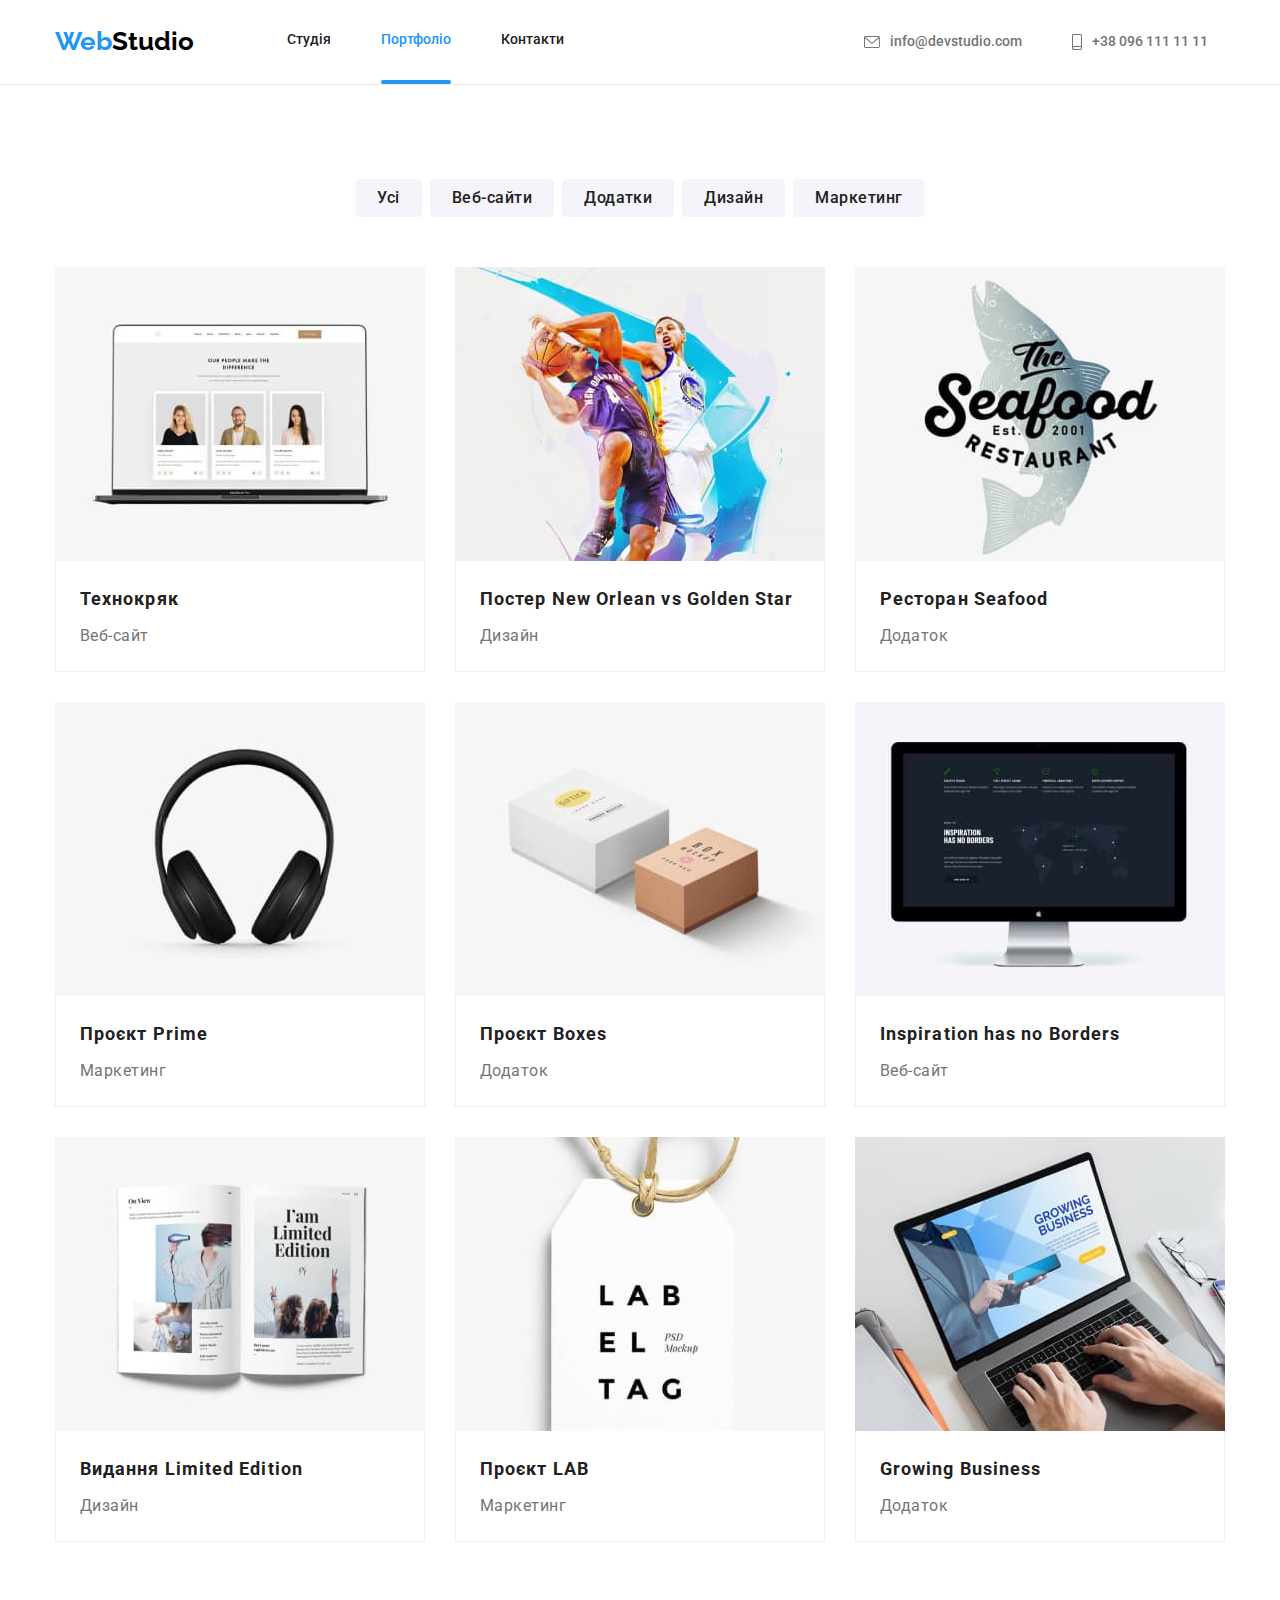
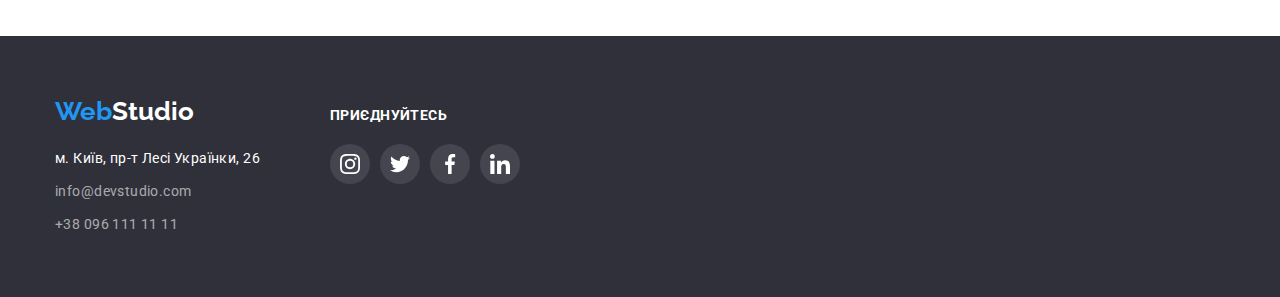
==== portfolio.html @ 61a77737 "start" ====
<!DOCTYPE html>
<html lang="uk">
  <head>
    <meta charset="UTF-8" />
    <meta http-equiv="X-UA-Compatible" content="IE=edge" />
    <meta name="viewport" content="width=device-width, initial-scale=1.0" />
    <title>Web Studio</title>
    <link rel="preconnect" href="https://fonts.googleapis.com" />
    <link rel="preconnect" href="https://fonts.gstatic.com" crossorigin />
    <link
      href="https://fonts.googleapis.com/css2?family=Raleway:wght@700&family=Roboto:wght@400;500;700;900&display=swap"
      rel="stylesheet"
    />
    <link
      rel="stylesheet"
      href="https://cdnjs.cloudflare.com/ajax/libs/modern-normalize/1.1.0/modern-normalize.min.css"
    />
    <link rel="stylesheet" href="./css/styles.css" />
  </head>
  <body>
    <header class="header">
      <div class="container">
        <nav class="main-nav">
          <a href="./index.html" lang="en" class="logo"
            ><span class="logo-accent">Web</span>Studio</a
          >
          <ul class="navigation">
            <li><a href="./index.html" class="navigation-item">Студія</a></li>
            <li>
              <a href="" class="navigation-item current">Портфоліо</a>
            </li>
            <li><a href="#" class="navigation-item">Контакти</a></li>
          </ul>
        </nav>
        <ul class="contacts">
          <li>
            <a href="mailto:info@devstudio.com" class="contacts-item">
              <svg class="contact-icon" width="16" height="12">
                <use href="./images/icons.svg#icon-mail"></use>
              </svg>
              info@devstudio.com</a
            >
          </li>
          <li>
            <a href="tel:+380961111111" class="contacts-item">
              <svg class="contact-icon" width="10" height="16">
                <use href="./images/icons.svg#icon-smartphone"></use>
              </svg>
              +38 096 111 11 11</a
            >
          </li>
        </ul>
      </div>
    </header>
    <main>
      <section class="filter">
        <div class="container">
          <h1 class="visually-hidden">Фільтри</h1>
          <ul class="filter-list">
            <li><button type="button" class="filter-button">Усі</button></li>
            <li>
              <button type="button" class="filter-button">Веб-сайти</button>
            </li>
            <li>
              <button type="button" class="filter-button">Додатки</button>
            </li>
            <li><button type="button" class="filter-button">Дизайн</button></li>
            <li>
              <button type="button" class="filter-button">Маркетинг</button>
            </li>
          </ul>
          <ul class="filter-cards">
            <li>
              <a href="" class="filter-cards-item">
                <div class="filter-cards-description">
                  <p class="overlay">
                    Ресурс пропонує комплексні пропозиції з різним рівнем
                    функціоналу та сервісів. Все це дозволить відвідувачу
                    отримати вичерпні відомості про компанію чи приватну особу.
                  </p>
                  <img
                    src="./images/laptop.jpg"
                    alt="Ноутбук з відкритою веб-сторінкою"
                    width="370"
                  />
                </div>
                <div class="filter-text-container">
                  <h2 class="filter-cards-title">Технокряк</h2>
                  <p class="filter-cards-parapraph">Веб-сайт</p>
                </div>
              </a>
            </li>
            <li>
              <a href="" class="filter-cards-item">
                <div class="filter-cards-description">
                  <p class="overlay">
                    Ресурс пропонує комплексні пропозиції з різним рівнем
                    функціоналу та сервісів. Все це дозволить відвідувачу
                    отримати вичерпні відомості про компанію чи приватну особу.
                  </p>
                  <img
                    src="./images/neworlean.jpg"
                    alt="Хлопці грають в баскетбол"
                    width="370"
                  />
                </div>
                <div class="filter-text-container">
                  <h2 class="filter-cards-title">
                    Постер New Orlean vs Golden Star
                  </h2>
                  <p class="filter-cards-parapraph">Дизайн</p>
                </div>
              </a>
            </li>
            <li>
              <a href="" class="filter-cards-item">
                <div class="filter-cards-description">
                  <p class="overlay">
                    Ресурс пропонує комплексні пропозиції з різним рівнем
                    функціоналу та сервісів. Все це дозволить відвідувачу
                    отримати вичерпні відомості про компанію чи приватну особу.
                  </p>
                  <img
                    src="./images/seafood.jpg"
                    alt="Велика риба на фоні назви ресторану"
                    width="370"
                  />
                </div>
                <div class="filter-text-container">
                  <h2 class="filter-cards-title">Ресторан Seafood</h2>
                  <p class="filter-cards-parapraph">Додаток</p>
                </div>
              </a>
            </li>
            <li>
              <a href="" class="filter-cards-item">
                <div class="filter-cards-description">
                  <p class="overlay">
                    Ресурс пропонує комплексні пропозиції з різним рівнем
                    функціоналу та сервісів. Все це дозволить відвідувачу
                    отримати вичерпні відомості про компанію чи приватну особу.
                  </p>
                  <img
                    src="./images/prime.jpg"
                    alt="Чорні слухавки"
                    width="370"
                  />
                </div>
                <div class="filter-text-container">
                  <h2 class="filter-cards-title">Проєкт Prime</h2>
                  <p class="filter-cards-parapraph">Маркетинг</p>
                </div>
              </a>
            </li>
            <li>
              <a href="" class="filter-cards-item">
                <div class="filter-cards-description">
                  <p class="overlay">
                    Ресурс пропонує комплексні пропозиції з різним рівнем
                    функціоналу та сервісів. Все це дозволить відвідувачу
                    отримати вичерпні відомості про компанію чи приватну особу.
                  </p>
                  <img
                    src="./images/boxes.jpg"
                    alt="Дві коробки: біла та коричнева"
                    width="370"
                  />
                </div>
                <div class="filter-text-container">
                  <h2 class="filter-cards-title">Проєкт Boxes</h2>
                  <p class="filter-cards-parapraph">Додаток</p>
                </div>
              </a>
            </li>
            <li>
              <a href="" class="filter-cards-item">
                <div class="filter-cards-description">
                  <p class="overlay">
                    Ресурс пропонує комплексні пропозиції з різним рівнем
                    функціоналу та сервісів. Все це дозволить відвідувачу
                    отримати вичерпні відомості про компанію чи приватну особу.
                  </p>
                  <img
                    src="./images/noborders.jpg"
                    alt="Монітор комп'ютера"
                    width="370"
                  />
                </div>
                <div class="filter-text-container">
                  <h2 class="filter-cards-title">Inspiration has no Borders</h2>
                  <p class="filter-cards-parapraph">Веб-сайт</p>
                </div>
              </a>
            </li>
            <li>
              <a href="" class="filter-cards-item">
                <div class="filter-cards-description">
                  <p class="overlay">
                    Ресурс пропонує комплексні пропозиції з різним рівнем
                    функціоналу та сервісів. Все це дозволить відвідувачу
                    отримати вичерпні відомості про компанію чи приватну особу.
                  </p>
                  <img
                    src="./images/limited.jpg"
                    alt="Журнал зі статтями та фотографіями"
                    width="370"
                  />
                </div>
                <div class="filter-text-container">
                  <h2 class="filter-cards-title">Видання Limited Edition</h2>
                  <p class="filter-cards-parapraph">Дизайн</p>
                </div>
              </a>
            </li>
            <li>
              <a href="" class="filter-cards-item">
                <div class="filter-cards-description">
                  <p class="overlay">
                    Ресурс пропонує комплексні пропозиції з різним рівнем
                    функціоналу та сервісів. Все це дозволить відвідувачу
                    отримати вичерпні відомості про компанію чи приватну особу.
                  </p>
                  <img
                    src="./images/lab.jpg"
                    alt="Ярлик з написом"
                    width="370"
                  />
                </div>
                <div class="filter-text-container">
                  <h2 class="filter-cards-title">Проєкт LAB</h2>
                  <p class="filter-cards-parapraph">Маркетинг</p>
                </div>
              </a>
            </li>
            <li>
              <a href="" class="filter-cards-item">
                <div class="filter-cards-description">
                  <p class="overlay">
                    Ресурс пропонує комплексні пропозиції з різним рівнем
                    функціоналу та сервісів. Все це дозволить відвідувачу
                    отримати вичерпні відомості про компанію чи приватну особу.
                  </p>
                  <img
                    src="./images/growing.jpg"
                    alt="Сірий ноутбук з руками на клавіатурі"
                    width="370"
                  />
                </div>
                <div class="filter-text-container">
                  <h2 class="filter-cards-title">Growing Business</h2>
                  <p class="filter-cards-parapraph">Додаток</p>
                </div>
              </a>
            </li>
          </ul>
        </div>
      </section>
    </main>
    <footer class="footer">
      <div class="container">
        <div class="address-container">
          <a href="./index.html" lang="en" class="logo-footer"
            ><span class="logo-accent">Web</span>Studio</a
          >
          <address>
            <ul class="address-list">
              <li>
                <a
                  href="https://goo.gl/maps/CPtrU1FHBa2aNyZL9"
                  target="_blank"
                  rel="noopener noreferrer nofollow"
                  class="address-list-item map"
                  >м. Київ, пр-т Лесі Українки, 26</a
                >
              </li>
              <li>
                <a href="mailto:info@devstudio.com" class="address-list-item"
                  >info@devstudio.com</a
                >
              </li>
              <li>
                <a href="tel:+380961111111" class="address-list-item"
                  >+38 096 111 11 11</a
                >
              </li>
            </ul>
          </address>
        </div>
        <div class="social-block">
          <p class="follow">Приєднуйтесь</p>
          <ul class="social-links footer-social">
            <li class="social-list">
              <a href="" class="social-list-container">
                <svg
                  class="team-social-icon footer-icon"
                  width="20"
                  height="20"
                >
                  <use href="./images/icons.svg#icon-instagram"></use>
                </svg>
              </a>
            </li>
            <li class="social-list">
              <a href="" class="social-list-container">
                <svg
                  class="team-social-icon footer-icon"
                  width="20"
                  height="20"
                >
                  <use href="./images/icons.svg#icon-twitter"></use>
                </svg>
              </a>
            </li>
            <li class="social-list">
              <a href="" class="social-list-container">
                <svg
                  class="team-social-icon footer-icon"
                  width="20"
                  height="20"
                >
                  <use href="./images/icons.svg#icon-facebook"></use>
                </svg>
              </a>
            </li>
            <li class="social-list">
              <a href="" class="social-list-container">
                <svg
                  class="team-social-icon footer-icon"
                  width="20"
                  height="20"
                >
                  <use href="./images/icons.svg#icon-linkedin"></use>
                </svg>
              </a>
            </li>
          </ul>
        </div>
      </div>
    </footer>
  </body>
</html>
---- css/styles.css ----
:root {
  --background-color: #f5f5f5;
  --primary-text-color: #757575;
  --secondary-text-color: #212121;
  --accent-color: #2196f3;
  --white: #fff;
  --background-section-main: #2f303a;
  --background-section-sub: #f5f4fa;
  --accent-color-hover: #188ce8;
  --border-color: #ececec;
  --border-secondary-color: #eeeeee;
  --social-color: #afb1b8;
  --timing-function: cubic-bezier(0.4, 0, 0.2, 1);
  --overlay-background: rgba(33, 150, 243, 0.9);
  --modal-background: rgba(0, 0, 0, 0.2);
}

h1,
h2,
h3,
h4,
h5,
h6,
p,
ul {
  padding: 0;
  margin: 0;
}

img {
  display: block;
  max-width: 100%;
  height: auto;
}

body {
  font-family: "Roboto", sans-sefif;
  font-size: 14px;
  color: var(--primary-text-color);
}
.container {
  margin-left: auto;
  margin-right: auto;
  width: 1200px;
  padding-left: 15px;
  padding-right: 15px;
}

.header {
  border-bottom: 1px solid var(--border-color);
}

.header .container {
  display: flex;
  align-items: center;
}

.header > a {
  display: block;
}

.main-nav {
  display: flex;
  align-items: center;
  gap: 30px;
  margin-right: 300px;
}

.navigation,
.contacts,
.address-list,
.features-list,
.gallery-list,
.team-list,
.filter-list,
.filter-cards,
.social-list,
.clients-list {
  list-style: none;
}
.navigation {
  display: flex;
  gap: 50px;
}
.navigation,
.navigation,
.contacts {
  font-weight: 500;
  line-height: 1.14;
}
.logo {
  text-decoration: none;
  color: #000;
  font-family: "Raleway", sans-serif;
  font-weight: 700;
  font-size: 26px;
  line-height: 1.2;
  margin-right: 63px;
  padding: 24px 0;
}

.logo-accent {
  color: var(--accent-color);
}

.contacts {
  display: flex;
  gap: 50px;
}

.contacts > li {
  display: flex;
}

.navigation-item {
  text-decoration: none;
  color: var(--secondary-text-color);
  padding: 32px 0;
  display: block;
  transition: color 250ms var(--timing-function);
}
.navigation-item.current {
  color: var(--accent-color);
}
.navigation-item.current::after {
  display: block;
  position: relative;
  bottom: -32px;
  height: 4px;
  width: 100%;
  background-color: var(--accent-color);
  border-radius: 2px;
  content: "";
}

.contacts-item {
  text-decoration: none;
  color: var(--primary-text-color);
  font-weight: 500;
  padding: 32px 0;
  display: flex;
  align-items: center;
  gap: 10px;
  fill: currentColor;
  transition: color 250ms var(--timing-function);
}

.contacts-item:hover,
.navigation-item:hover,
.contacts-item:focus,
.navigation-item:focus,
.address-list-item:hover,
.address-list-item:focus {
  color: var(--accent-color);
}

.hero {
  background-color: var(--background-section-main);
  padding-top: 200px;
  padding-bottom: 200px;
  text-align: center;
  background-image: linear-gradient(
      rgba(47, 48, 58, 0.4),
      rgba(47, 48, 58, 0.4)
    ),
    url(../images/background.jpg);
  background-repeat: no-repeat;
  background-position: center;
  background-size: cover;
  max-width: 1600px;
  margin: 0 auto;
}

.hero-title {
  display: flex;
  margin: 0px auto 30px auto;
  color: var(--white);
  font-weight: 900;
  font-size: 44px;
  line-height: 1.36;
  letter-spacing: 0.06em;
  text-transform: uppercase;
  width: 695px;
}
.main-button {
  background-color: var(--accent-color);
  box-shadow: 0px 4px 4px rgba(0, 0, 0, 0.15);
  border-style: none;
  border-radius: 4px;
  font-family: inherit;
  font-weight: 700;
  font-size: 16px;
  line-height: 1.88;
  color: var(--white);
  cursor: pointer;
  display: block;
  margin: 0 auto;
  align-items: center;
  padding: 10px 32px;
  transition: background-color 250ms var(--timing-function);
}
.main-button:hover,
.main-button:focus {
  background-color: var(--accent-color-hover);
}

.features {
  padding-top: 94px;
  padding-bottom: 94px;
}
.visually-hidden {
  position: absolute;
  white-space: nowrap;
  width: 1px;
  height: 1px;
  overflow: hidden;
  border: 0;
  padding: 0;
  clip: rect(0 0 0 0);
  clip-path: inset(50%);
  margin: -1px;
}
.features-list {
  display: flex;
  gap: 30px;
}
.features-item {
  display: block;
  width: 270px;
}
.features-icon-container {
  display: flex;
  justify-content: center;
  align-items: center;
  width: 270px;
  height: 120px;
  background: var(--background-section-sub);
  border-radius: 4px;
  margin-bottom: 30px;
}
.features-icon {
  display: block;
}
.features-title {
  font-size: 14px;
  line-height: 1.14;
  letter-spacing: 0.03em;
  text-transform: uppercase;
  color: var(--secondary-text-color);
  display: flex;
  margin-bottom: 10px;
}
.feature-parapraph {
  line-height: 1.71;
  letter-spacing: 0.03em;
}

.section-title {
  font-size: 36px;
  line-height: 1.16;
  letter-spacing: 0.03em;
  color: var(--secondary-text-color);
  text-align: center;
  margin-bottom: 50px;
}

.gallery {
  padding-bottom: 94px;
}
.gallery .container {
  justify-content: center;
}
.gallery-list {
  display: flex;
  align-items: center;
  margin: 0 auto;
  width: fit-content;
  gap: 30px;
}
.gallery-item {
  position: relative;
}
.gallery-title {
  font-size: 14px;
  line-height: 1.14;
  letter-spacing: 0.03em;
  text-transform: uppercase;
  color: var(--white);
  display: flex;
  padding-top: 27px;
  padding-bottom: 27px;
  background-color: rgba(47, 48, 58, 0.8);
  justify-content: center;
  position: absolute;
  bottom: 0;
  width: 100%;
}

.team {
  background-color: var(--background-section-sub);
  padding-bottom: 94px;
  padding-top: 94px;
}
.team-list {
  display: flex;
  gap: 30px;
  align-items: center;
}
.social-links {
  display: flex;
  align-items: center;
  justify-content: center;
  gap: 10px;
}
.social-list-container {
  display: flex;
  width: 40px;
  height: 40px;
  border-radius: 50%;
  justify-content: center;
  align-items: center;
  color: var(--social-color);
  fill: currentColor;
  transition: background-color 250ms var(--timing-function);
}
.social-list-container:hover,
.social-list-container:focus {
  background-color: var(--accent-color);
}
.social-list-container:hover .team-social-icon,
.social-list-container:focus .team-social-icon {
  fill: var(--white);
}
.team-social-icon {
  transition: fill 250ms var(--timing-function);
}

.card-team-container {
  background-color: var(--white);
  box-shadow: 0px 1px 3px rgba(0, 0, 0, 0.12), 0px 1px 1px rgba(0, 0, 0, 0.14),
    0px 2px 1px rgba(0, 0, 0, 0.2);
  border-radius: 0px 0px 4px 4px;
}

.name-team-container {
  padding-top: 30px;
  padding-bottom: 30px;
  text-align: center;
}

.team-name {
  font-weight: 500;
  font-size: 16px;
  line-height: 1.18;
  letter-spacing: 0.03em;
  color: var(--secondary-text-color);
  display: block;
  margin-bottom: 10px;
}
.team-position {
  font-size: 16px;
  line-height: 1.18;
  letter-spacing: 0.03em;
  margin-bottom: 16px;
}

.clients {
  padding-top: 94px;
  padding-bottom: 94px;
}
.clients-list {
  display: flex;
  gap: 30px;
}
.client-container {
  display: flex;
  width: 170px;
  height: 92px;
  justify-content: center;
  align-items: center;
  border-radius: 4px;
  color: var(--social-color);
  fill: currentColor;
  border: 1px solid var(--social-color);
  transition: fill 250ms var(--timing-function),
    border-color 250ms var(--timing-function);
}
.client-container:hover,
.client-container:focus {
  fill: var(--accent-color);
  border-color: var(--accent-color);
  cursor: pointer;
}
.footer {
  background-color: var(--background-section-main);
  padding-top: 60px;
  padding-bottom: 60px;
}
.address-list {
  display: flex;
  flex-direction: column;
  gap: 9px;
}

.address-list-item {
  text-decoration: none;
  font-style: normal;
  line-height: 1.71;
  letter-spacing: 0.03em;
  color: rgba(255, 255, 255, 0.6);
  transition: color 250ms var(--timing-function);
}
.map {
  color: var(--white);
}
.logo-footer {
  text-decoration: none;
  color: var(--white);
  font-family: "Raleway", sans-serif;
  font-weight: 700;
  font-size: 26px;
  line-height: 1.2;
  display: block;
  margin-bottom: 20px;
}
.social-block {
  display: block;
  margin-left: 70px;
  width: 206px;
  height: 80px;
}

.follow {
  color: var(--white);
  font-weight: 700;
  font-size: 14px;
  line-height: 1.14;
  letter-spacing: 0.03em;
  text-transform: uppercase;
  margin-bottom: 20px;
}
.footer-social {
  justify-content: left;
}
.footer-icon {
  fill: var(--white);
}
.footer > .container {
  display: flex;
  align-items: baseline;
}
.footer-social .social-list-container {
  background-color: rgba(255, 255, 255, 0.1);
  transition: background-color 250ms var(--timing-function);
}
.footer-social .social-list-container:hover,
.footer-social .social-list-container:focus {
  background-color: var(--accent-color);
}

/* portfolio */
.filter {
  padding-top: 94px;
  padding-bottom: 94px;
}
.filter-list {
  display: flex;
  width: fit-content;
  margin: 0 auto 50px auto;
  gap: 8px;
}

.filter-button {
  text-decoration: none;
  font-family: inherit;
  font-style: normal;
  font-weight: 500;
  font-size: 16px;
  line-height: 1.62;
  letter-spacing: 0.03em;
  color: var(--secondary-text-color);
  background-color: var(--background-section-sub);
  cursor: pointer;
  display: block;
  border: none;
  border-radius: 4px;
  padding: 6px 22px;
  transition: background-color 250ms var(--timing-function),
    color 250ms var(--timing-function), box-shadow 250ms var(--timing-function);
}
.filter-button:hover,
.filter-button:focus {
  background-color: var(--accent-color);
  color: var(--white);
  box-shadow: 0px 3px 1px rgba(0, 0, 0, 0.1), 0px 1px 2px rgba(0, 0, 0, 0.08),
    0px 2px 2px rgba(0, 0, 0, 0.12);
}
.filter-cards {
  display: flex;
  flex-wrap: wrap;
  gap: 30px;
}

.filter-cards-item {
  background-color: var(--white);
  text-decoration: none;
  display: block;
  transition: box-shadow 250ms var(--timing-function);
}
.filter-cards-item:hover,
.filter-cards-item:focus {
  box-shadow: 0px 1px 1px rgba(0, 0, 0, 0.12), 0px 4px 4px rgba(0, 0, 0, 0.06),
    1px 4px 6px rgba(0, 0, 0, 0.16);
}

.filter-text-container {
  padding: 20px 24px;
  background: var(--white);
  border: 1px solid var(--border-secondary-color);
  border-top: none;
}

.filter-cards-title {
  font-size: 18px;
  line-height: 2;
  letter-spacing: 0.06em;
  color: var(--secondary-text-color);
  margin-bottom: 4px;
}
.filter-cards-parapraph {
  font-size: 16px;
  line-height: 1.88;
  letter-spacing: 0.03em;
  color: var(--primary-text-color);
}
.filter-cards-description {
  display: flex;
  position: relative;
  overflow: hidden;
}
.overlay {
  color: var(--white);
  font-size: 18px;
  line-height: 1.56;
  letter-spacing: 0.03em;
  padding: 63px 24px;
  display: flex;
  text-align: left;
  width: 100%;
  position: absolute;
  left: 0;
  background-color: var(--overlay-background);
  transform: translatey(100%);
  transition: transform 250ms cubic-bezier(0.4, 0, 0.2, 1);
}

.filter-cards-item:hover .overlay,
.filter-cards-item:focus .overlay {
  transform: translatey(0);
}

/* Backdrop */

.backdrop {
  background: var(--modal-background);
  width: 100%;
  height: 100%;
  position: fixed;
  left: 0;
  top: 0;
  opacity: 1;
  visibility: visible;
  transition: opacity 250ms var(--timing-function),
    visibility 250ms var(--timing-function);
}
.backdrop.is-hidden {
  visibility: hidden;
  opacity: 0;
  pointer-events: none;
}

.modal {
  position: absolute;
  top: 50%;
  left: 50%;
  transform: translate(-50%, -50%);
  width: 528px;
  max-height: 581px;
  height: 100%;
  background-color: var(--white);
  box-shadow: 0px 1px 3px rgba(0, 0, 0, 0.12), 0px 1px 1px rgba(0, 0, 0, 0.14),
    0px 2px 1px rgba(0, 0, 0, 0.2);
  border-radius: 4px;
  padding: 40px 40px 164px 40px;
}

.close-modal {
  width: 30px;
  height: 30px;
  border-radius: 50%;
  border: 1px solid rgba(0, 0, 0, 0.1);
  display: flex;
  align-items: center;
  justify-content: center;
  position: absolute;
  top: 8px;
  right: 8px;
  cursor: pointer;
}

.modal-title {
  font-weight: 700;
  font-size: 20px;
  line-height: 1.15;
  text-align: center;
  letter-spacing: 0.03em;
  color: var(--secondary-text-color);
  /* margin-top: 40px; */
  margin-bottom: 12px;
}

.form-label{
  display: block;
  margin-bottom: 4px;
}
.input-container{

}
.form-input{
  height: 40px;
  width: 100%;
}
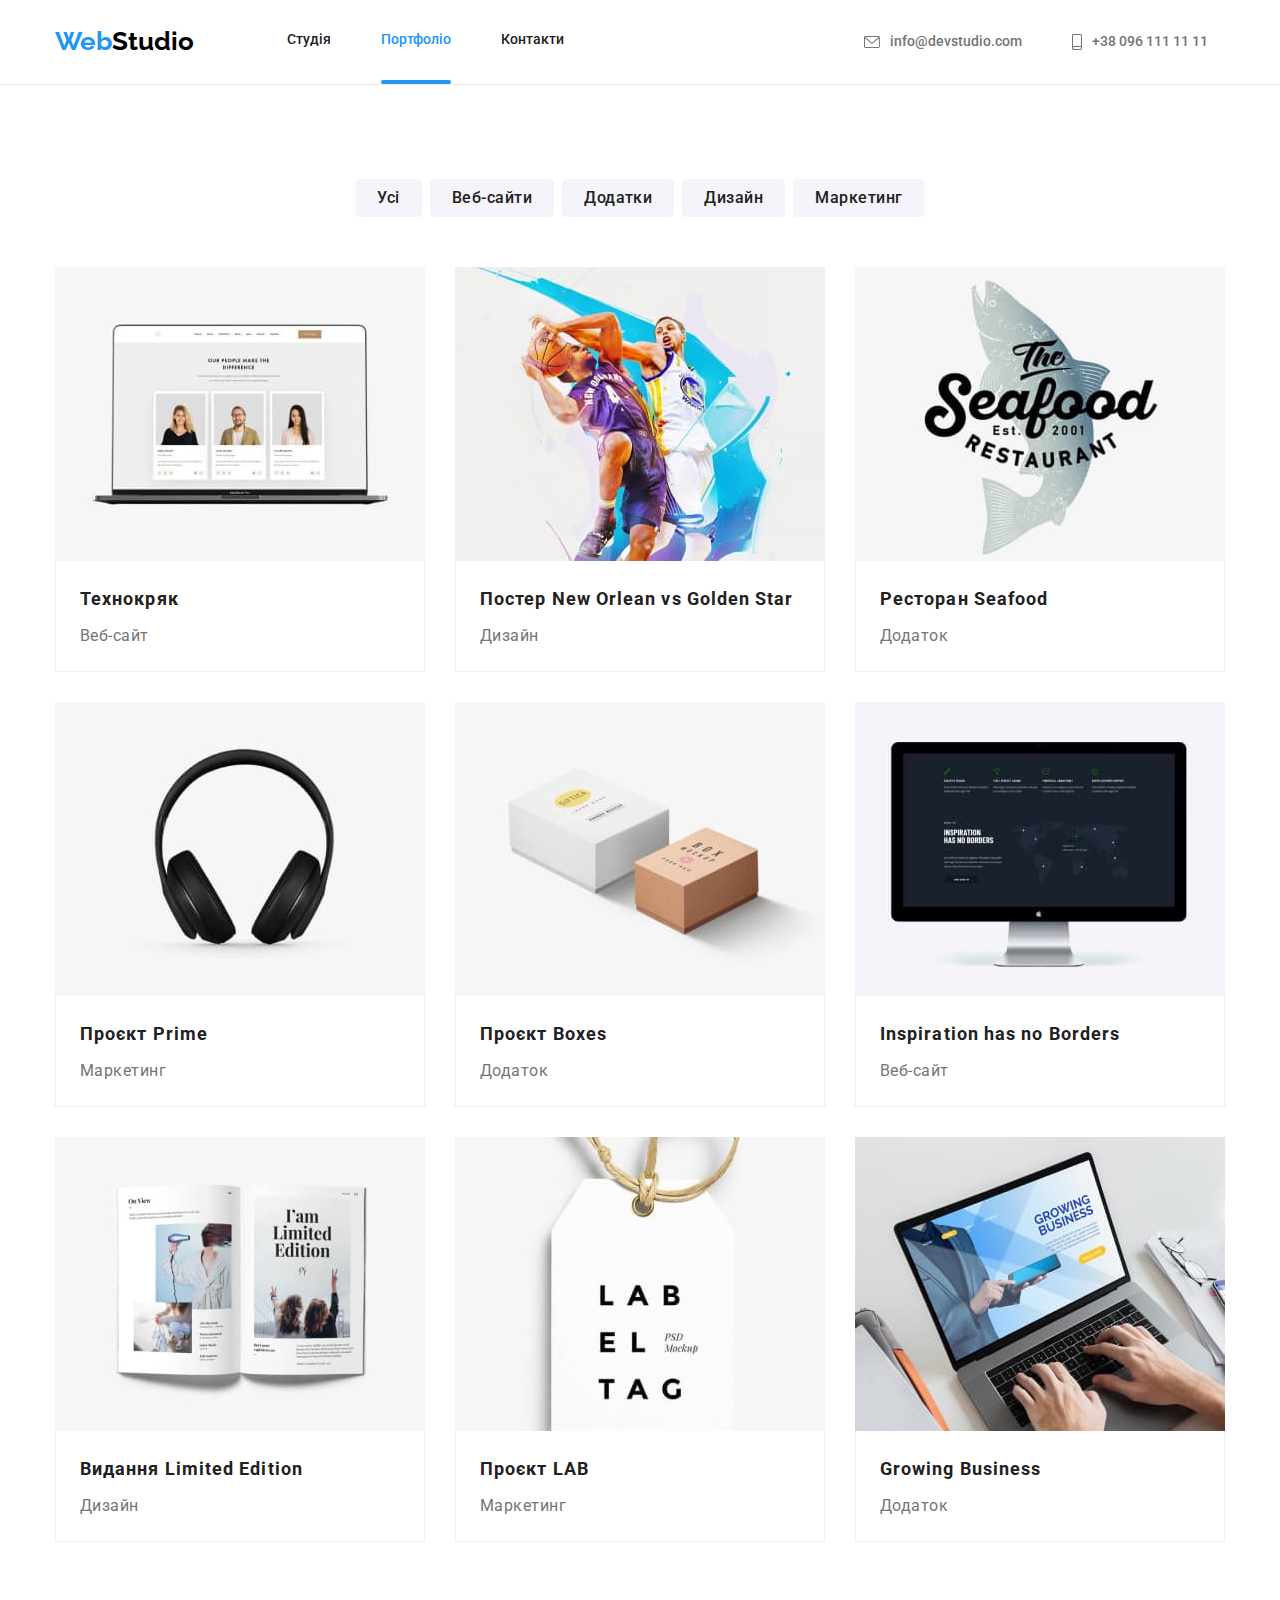
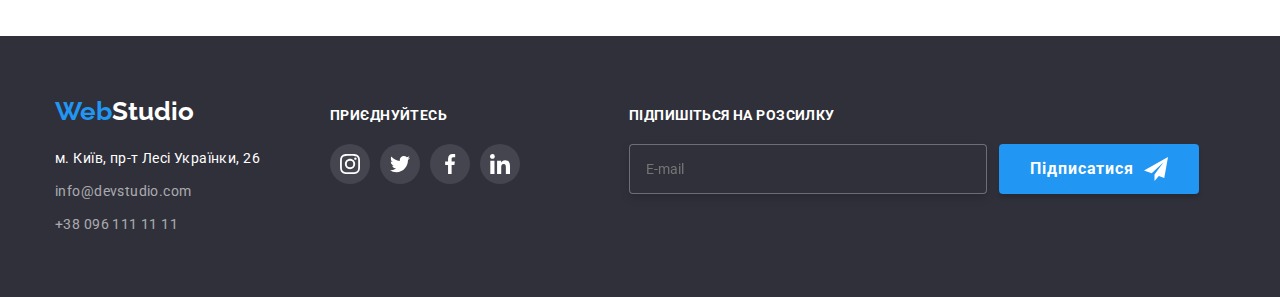
==== commit 64a4c589: "footer" ====
--- a/portfolio.html
+++ b/portfolio.html
@@ -335,6 +335,26 @@
             </li>
           </ul>
         </div>
+        <div class="subscription">
+          <form>
+            <label for="subscribe" class="subscription-title"
+              >Підпишіться на розсилку</label
+            >
+            <input
+              class="subscribe-input"
+              type="email"
+              name="subscribe-email"
+              id="subscribe"
+              placeholder="E-mail"
+            />
+            <button type="submit" class="subscription-button">
+              Підписатися
+              <svg class="subscription-icon" width="24" height="24">
+                <use href="./images/icons.svg#icon-send"></use>
+              </svg>
+            </button>
+          </form>
+        </div>
       </div>
     </footer>
   </body>
--- a/css/styles.css
+++ b/css/styles.css
@@ -428,6 +428,7 @@
   margin-left: 70px;
   width: 206px;
   height: 80px;
+  margin-right: 93px;
 }
 
 .follow {
@@ -456,6 +457,54 @@
 .footer-social .social-list-container:hover,
 .footer-social .social-list-container:focus {
   background-color: var(--accent-color);
+}
+.subscription {
+  position: relative;
+  width: 570px;
+  height: 86px;
+}
+.subscription-title {
+  display: block;
+  font-weight: 700;
+  font-size: 14px;
+  line-height: 1.14;
+  letter-spacing: 0.03em;
+  text-transform: uppercase;
+  color: var(--white);
+  margin-bottom: 20px;
+}
+.subscribe-input {
+  width: 358px;
+  height: 50px;
+  border: 1px solid rgba(255, 255, 255, 0.3);
+  filter: drop-shadow(0px 4px 4px rgba(0, 0, 0, 0.15));
+  border-radius: 4px;
+  background-color: var(--background-section-main);
+  outline: none;
+  padding: 15px 16px;
+}
+.subscription-button {
+  display: flex;
+  position: absolute;
+  bottom: 0;
+  right: 0;
+  gap: 10px;
+  width: 200px;
+  height: 50px;
+  background: var(--accent-color);
+  box-shadow: 0px 4px 4px rgba(0, 0, 0, 0.15);
+  border: none;
+  border-radius: 4px;
+  font-weight: 700;
+  font-size: 16px;
+  line-height: 1.88;
+  align-items: center;
+  justify-content: center;
+  letter-spacing: 0.06em;
+  color: var(--white);
+}
+.subscription-icon {
+  fill: var(--white);
 }
 
 /* portfolio */
@@ -607,6 +656,14 @@
   right: 8px;
   cursor: pointer;
 }
+.close-icon {
+  fill: var(--secondary-text-color);
+  transition: fill 250ms var(--timing-function);
+}
+.close-modal:hover .close-icon,
+.close-modal:focus .close-icon {
+  fill: var(--accent-color);
+}
 
 .modal-title {
   font-weight: 700;
@@ -615,18 +672,135 @@
   text-align: center;
   letter-spacing: 0.03em;
   color: var(--secondary-text-color);
-  /* margin-top: 40px; */
   margin-bottom: 12px;
 }
 
-.form-label{
+.form-label {
   display: block;
   margin-bottom: 4px;
-}
-.input-container{
-
-}
-.form-input{
+  font-size: 12px;
+  line-height: 1.16;
+  letter-spacing: 0.01em;
+}
+.input-container {
+  margin-bottom: 10px;
+  position: relative;
+  fill: var(--secondary-text-color);
+}
+
+.textarea-container {
+  margin-bottom: 20px;
+}
+
+.label-icon {
+  position: absolute;
+  top: 50%;
+  left: 21px;
+  transform: translate(-50%, -50%);
+  fill: var(--secondary-text-color);
+  transition: fill 250ms var(--timing-function);
+}
+.form-input:focus + .label-icon,
+.form-input:hover + .label-icon {
+  fill: var(--accent-color);
+}
+
+.form-input {
   height: 40px;
   width: 100%;
-}+  border: 1px solid rgba(33, 33, 33, 0.2);
+  border-radius: 4px;
+  padding-left: 42px;
+  outline: none;
+  transition: border 250ms var(--timing-function);
+}
+
+.form-input:focus,
+.form-textarea:focus,
+.form-input:hover,
+.form-textarea:hover {
+  border: 1px solid var(--accent-color);
+}
+
+.form-textarea {
+  height: 120px;
+  width: 100%;
+  resize: none;
+  border: 1px solid rgba(33, 33, 33, 0.2);
+  outline: none;
+  border-radius: 4px;
+  padding: 12px 16px;
+}
+
+.form-textarea::placeholder {
+  font-size: 12px;
+  line-height: 1.16;
+  letter-spacing: 0.01em;
+  color: rgba(117, 117, 117, 0.5);
+}
+
+.terms-label::before {
+  position: absolute;
+  top: 0;
+  left: 6px;
+  width: 16px;
+  height: 15px;
+  border: 1.5px solid var(--secondary-text-color);
+  border-radius: 2px;
+  content: "";
+}
+.terms-label::after {
+  position: absolute;
+  width: 16px;
+  height: 15px;
+  background-image: url(../images/check.svg);
+  top: 0;
+  left: 6px;
+  content: "";
+  opacity: 0;
+}
+.checkbox:checked + .terms-label::after {
+  opacity: 1;
+}
+.checkbox:checked + .terms-label::before {
+  opacity: 0;
+}
+
+.terms-label {
+  position: relative;
+  line-height: 1.71;
+  letter-spacing: 0.03em;
+  color: var(--primary-text-color);
+  padding-left: 32px;
+}
+
+.link-terms {
+  font-size: 14px;
+  line-height: 1.71;
+  letter-spacing: 0.03em;
+  color: var(--accent-color);
+}
+.submit-button {
+  display: flex;
+  height: 50px;
+  width: 200px;
+  margin: 30px auto 40px;
+  margin-top: 30px;
+  padding: 10px 52px;
+  align-items: center;
+  background: var(--accent-color);
+  box-shadow: 0px 4px 4px rgba(0, 0, 0, 0.15);
+  border: none;
+  border-radius: 4px;
+  font-weight: 700;
+  font-size: 16px;
+  line-height: 1.88;
+  text-align: center;
+  letter-spacing: 0.06em;
+  color: var(--white);
+}
+
+.submit-button:focus,
+.submit-button:hover {
+  background: var(--accent-color-hover);
+}
